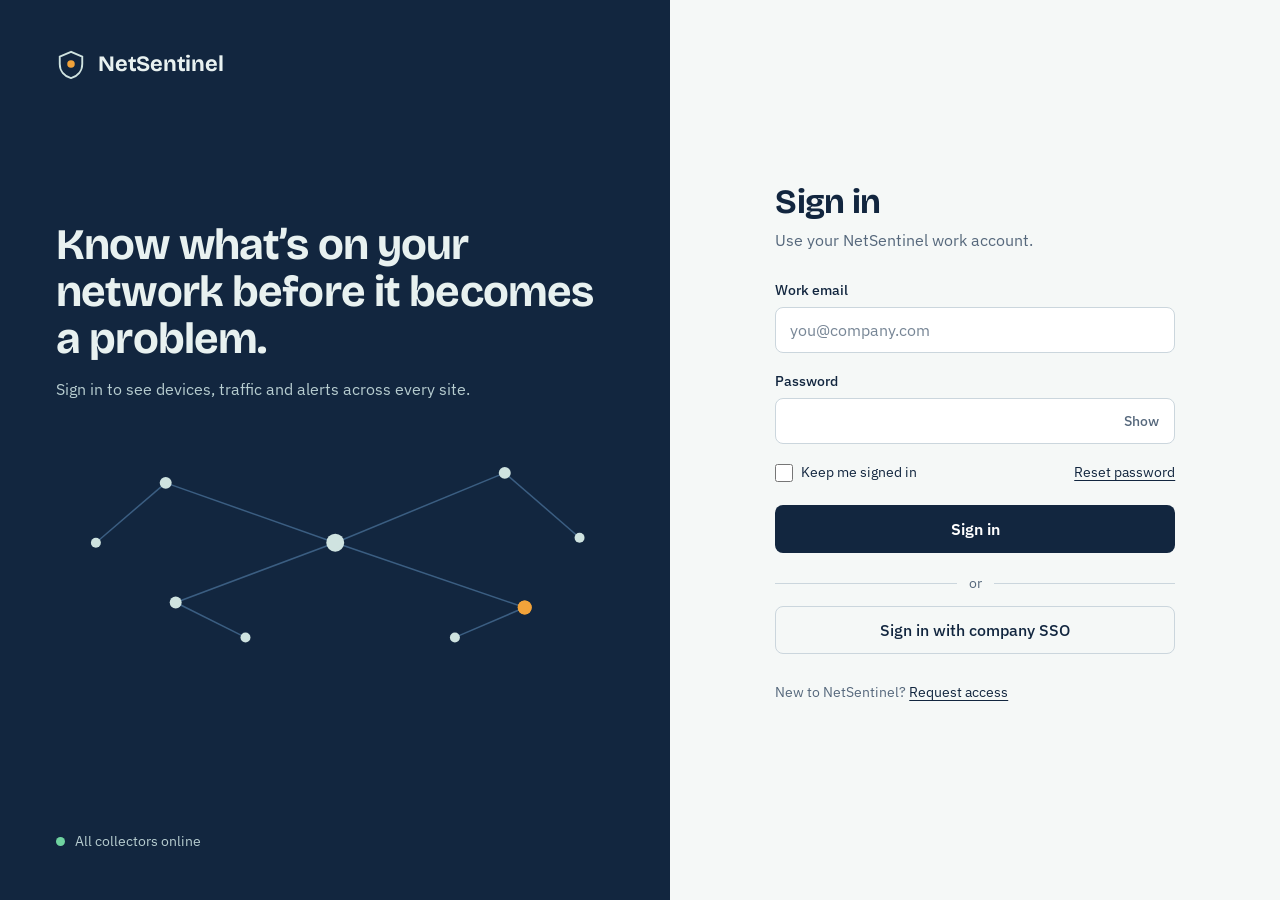
==== NetSentinel – Sign in.html @ 9a65c54e "feat(ui): redesign sign-in page with modern split layout and network animation" ====
<!DOCTYPE html>
<html lang="en">
<head>
<meta charset="utf-8">
<meta name="viewport" content="width=device-width, initial-scale=1, viewport-fit=cover">
<title>Sign in – NetSentinel</title>
<link rel="preconnect" href="https://fonts.googleapis.com">
<link href="https://fonts.googleapis.com/css2?family=Bricolage+Grotesque:opsz,wght@12..96,500;12..96,700&family=IBM+Plex+Sans:wght@400;500;600&display=swap" rel="stylesheet">
<style>
:root{
  --harbor:#12263F; --harbor-2:#1B3A5C; --glass:#CFE3E0; --signal:#F2A33A;
  --bg:#F5F8F7; --surface:#FFFFFF; --text:#12263F; --muted:#56687C; --line:#CBD6DD;
  --accent:#12263F; --accent-text:#FFFFFF; --focus:#1B6FB5; --danger:#B3261E;
  --display:"Bricolage Grotesque","Segoe UI",system-ui,sans-serif;
  --body:"IBM Plex Sans","Segoe UI",system-ui,sans-serif;
  color-scheme:light;
  box-sizing:border-box;
  padding-top:env(safe-area-inset-top,0px); padding-bottom:env(safe-area-inset-bottom,0px);
}
@media (prefers-color-scheme:dark){
  :root:not([data-theme="light"]){
    --bg:#0D1826; --surface:#142235; --text:#E8EFF3; --muted:#9DB0C1; --line:#2B3E55;
    --accent:#F2A33A; --accent-text:#12263F; --focus:#7DB8EE; --danger:#FF8A80; color-scheme:dark;
  }
}
:root[data-theme="dark"]{
  --bg:#0D1826; --surface:#142235; --text:#E8EFF3; --muted:#9DB0C1; --line:#2B3E55;
  --accent:#F2A33A; --accent-text:#12263F; --focus:#7DB8EE; --danger:#FF8A80; color-scheme:dark;
}
html{scroll-padding-top:env(safe-area-inset-top,0px)}
*{box-sizing:border-box}
body{margin:0;min-height:100vh;background:var(--bg);color:var(--text);font-family:var(--body);font-size:16px;line-height:1.5}
.shell{display:grid;grid-template-columns:minmax(0,1.1fr) minmax(0,1fr);min-height:100vh}
.panel{background:var(--harbor);color:#E8F1F0;padding:48px 56px;display:flex;flex-direction:column;justify-content:space-between;position:relative;overflow:hidden}
.brand{display:flex;align-items:center;gap:12px;font-family:var(--display);font-weight:700;font-size:22px;letter-spacing:-.01em}
.brand svg{flex:none}
.panel h2{font-family:var(--display);font-weight:700;font-size:clamp(30px,3.4vw,46px);line-height:1.08;letter-spacing:-.02em;margin:0 0 14px;max-width:14em}
.panel p{margin:0;color:#B7CDD0;max-width:30em}
.map{width:100%;max-width:560px;height:auto;margin:32px 0}
.map line{stroke:#3B5E82;stroke-width:1.5}
.map circle.n{fill:var(--glass)}
.map circle.hot{fill:var(--signal)}
.map circle.ring{fill:none;stroke:var(--signal);stroke-width:2;transform-box:fill-box;transform-origin:center;animation:ping 2.8s ease-out infinite}
@keyframes ping{0%{transform:scale(1);opacity:.9}100%{transform:scale(4.2);opacity:0}}
.status{display:flex;align-items:center;gap:10px;font-size:14px;color:#B7CDD0}
.dot{width:9px;height:9px;border-radius:50%;background:#6FD3A0;flex:none}
.main{display:flex;align-items:center;justify-content:center;padding:40px 24px}
.card{width:100%;max-width:400px}
.card h1{font-family:var(--display);font-weight:700;font-size:34px;letter-spacing:-.02em;line-height:1.1;margin:0 0 8px}
.sub{margin:0 0 28px;color:var(--muted)}
.field{margin-bottom:18px}
label{display:block;font-weight:500;font-size:14px;margin-bottom:6px}
.input{position:relative}
input[type=email],input[type=password],input[type=text]{width:100%;height:46px;padding:0 14px;font:inherit;color:var(--text);background:var(--surface);border:1px solid var(--line);border-radius:8px}
input::placeholder{color:var(--muted);opacity:.8}
input[aria-invalid="true"]{border-color:var(--danger)}
.pw input{padding-right:70px}
.toggle{position:absolute;right:6px;top:6px;height:34px;padding:0 10px;background:none;border:0;border-radius:6px;color:var(--muted);font:inherit;font-size:14px;font-weight:500;cursor:pointer}
.toggle:hover{color:var(--text)}
.err{display:none;margin:6px 0 0;font-size:14px;color:var(--danger)}
.err.on{display:block}
.row{display:flex;justify-content:space-between;align-items:center;gap:12px;margin:4px 0 22px;font-size:14px}
.check{display:flex;align-items:center;gap:8px;cursor:pointer}
.check input{width:18px;height:18px;accent-color:var(--accent);margin:0}
a{color:var(--text);text-underline-offset:3px}
.btn{width:100%;height:48px;border:0;border-radius:8px;background:var(--accent);color:var(--accent-text);font:inherit;font-weight:600;cursor:pointer}
.btn:disabled{opacity:.7;cursor:progress}
.btn.alt{background:transparent;color:var(--text);border:1px solid var(--line);margin-top:12px;font-weight:500}
.or{display:flex;align-items:center;gap:12px;margin:20px 0 0;color:var(--muted);font-size:14px}
.or::before,.or::after{content:"";flex:1;height:1px;background:var(--line)}
.banner{display:none;margin-bottom:20px;padding:12px 14px;border-radius:8px;font-size:14px;border:1px solid var(--line);background:var(--surface)}
.banner.on{display:block}
.banner.bad{border-color:var(--danger);color:var(--danger)}
.foot{margin-top:28px;font-size:14px;color:var(--muted)}
:focus-visible{outline:3px solid var(--focus);outline-offset:2px}
@media (max-width:860px){
  .shell{grid-template-columns:1fr}
  .panel{padding:28px 24px;min-height:0}
  .panel h2,.panel p,.map{display:none}
  .main{align-items:flex-start;padding-top:32px}
}
@media (prefers-reduced-motion:reduce){.map circle.ring{animation:none;opacity:.5}}
</style>
</head>
<body>
<div class="shell">
  <aside class="panel">
    <div class="brand">
      <svg width="30" height="30" viewBox="0 0 32 32" aria-hidden="true"><path d="M16 2 4 7v8c0 7.5 5 13 12 15 7-2 12-7.5 12-15V7L16 2Z" fill="none" stroke="#CFE3E0" stroke-width="2"/><circle cx="16" cy="15" r="4" fill="#F2A33A"/></svg>
      NetSentinel
    </div>
    <div>
      <h2>Know what’s on your network before it becomes a problem.</h2>
      <p>Sign in to see devices, traffic and alerts across every site.</p>
      <svg class="map" viewBox="0 0 560 220" role="img" aria-label="Network map with one device flagged">
        <g>
          <line x1="280" y1="110" x2="110" y2="50"/><line x1="280" y1="110" x2="120" y2="170"/>
          <line x1="280" y1="110" x2="450" y2="40"/><line x1="280" y1="110" x2="470" y2="175"/>
          <line x1="110" y1="50" x2="40" y2="110"/><line x1="450" y1="40" x2="525" y2="105"/>
          <line x1="470" y1="175" x2="400" y2="205"/><line x1="120" y1="170" x2="190" y2="205"/>
        </g>
        <circle class="n" cx="280" cy="110" r="9"/><circle class="n" cx="110" cy="50" r="6"/>
        <circle class="n" cx="120" cy="170" r="6"/><circle class="n" cx="450" cy="40" r="6"/>
        <circle class="n" cx="40" cy="110" r="5"/><circle class="n" cx="525" cy="105" r="5"/>
        <circle class="n" cx="400" cy="205" r="5"/><circle class="n" cx="190" cy="205" r="5"/>
        <circle class="ring" cx="470" cy="175" r="6"/><circle class="hot" cx="470" cy="175" r="7"/>
      </svg>
    </div>
    <div class="status"><span class="dot"></span>All collectors online</div>
  </aside>

  <main class="main">
    <div class="card">
      <h1>Sign in</h1>
      <p class="sub">Use your NetSentinel work account.</p>
      <div id="banner" class="banner" role="alert"></div>
      <form id="f" novalidate>
        <div class="field">
          <label for="email">Work email</label>
          <input id="email" name="email" type="email" autocomplete="username" placeholder="you@company.com" aria-describedby="e1">
          <p id="e1" class="err">Enter a valid email address.</p>
        </div>
        <div class="field">
          <label for="pw">Password</label>
          <div class="input pw">
            <input id="pw" name="password" type="password" autocomplete="current-password" aria-describedby="e2">
            <button type="button" class="toggle" id="tg" aria-controls="pw" aria-pressed="false">Show</button>
          </div>
          <p id="e2" class="err">Enter your password.</p>
        </div>
        <div class="row">
          <label class="check" style="margin:0;font-weight:400"><input type="checkbox" name="remember"> Keep me signed in</label>
          <a href="#forgot">Reset password</a>
        </div>
        <button class="btn" id="go" type="submit">Sign in</button>
      </form>
      <div class="or">or</div>
      <button class="btn alt" type="button" id="sso">Sign in with company SSO</button>
      <p class="foot">New to NetSentinel? <a href="#request-access">Request access</a></p>
    </div>
  </main>
</div>
<script>
(function(){
  var f=document.getElementById('f'), em=document.getElementById('email'), pw=document.getElementById('pw');
  var e1=document.getElementById('e1'), e2=document.getElementById('e2'), go=document.getElementById('go');
  var banner=document.getElementById('banner'), tg=document.getElementById('tg');

  tg.addEventListener('click',function(){
    var show=pw.type==='password';
    pw.type=show?'text':'password';
    tg.textContent=show?'Hide':'Show';
    tg.setAttribute('aria-pressed',String(show));
  });

  function flag(input,msg,bad){ input.setAttribute('aria-invalid',bad?'true':'false'); msg.classList.toggle('on',bad); }

  // Replace this with a real call to your authentication endpoint.
  function authenticate(email,password){
    return new Promise(function(resolve){ setTimeout(function(){ resolve({ok:true}); },900); });
  }

  f.addEventListener('submit',function(ev){
    ev.preventDefault();
    banner.className='banner';
    var okEmail=/^[^\s@]+@[^\s@]+\.[^\s@]+$/.test(em.value.trim());
    var okPw=pw.value.length>0;
    flag(em,e1,!okEmail); flag(pw,e2,!okPw);
    if(!okEmail){em.focus();return;}
    if(!okPw){pw.focus();return;}
    go.disabled=true; go.textContent='Signing in…';
    authenticate(em.value.trim(),pw.value).then(function(r){
      go.disabled=false; go.textContent='Sign in';
      if(r.ok){
        banner.textContent='Signed in. Redirecting to your dashboard…';
        banner.className='banner on';
      }else{
        banner.textContent='That email and password don’t match. Check them and try again, or reset your password.';
        banner.className='banner on bad';
      }
    });
  });
  document.getElementById('sso').addEventListener('click',function(){
    banner.textContent='Redirecting to your company SSO…'; banner.className='banner on';
  });
})();
</script>
</body>
</html>
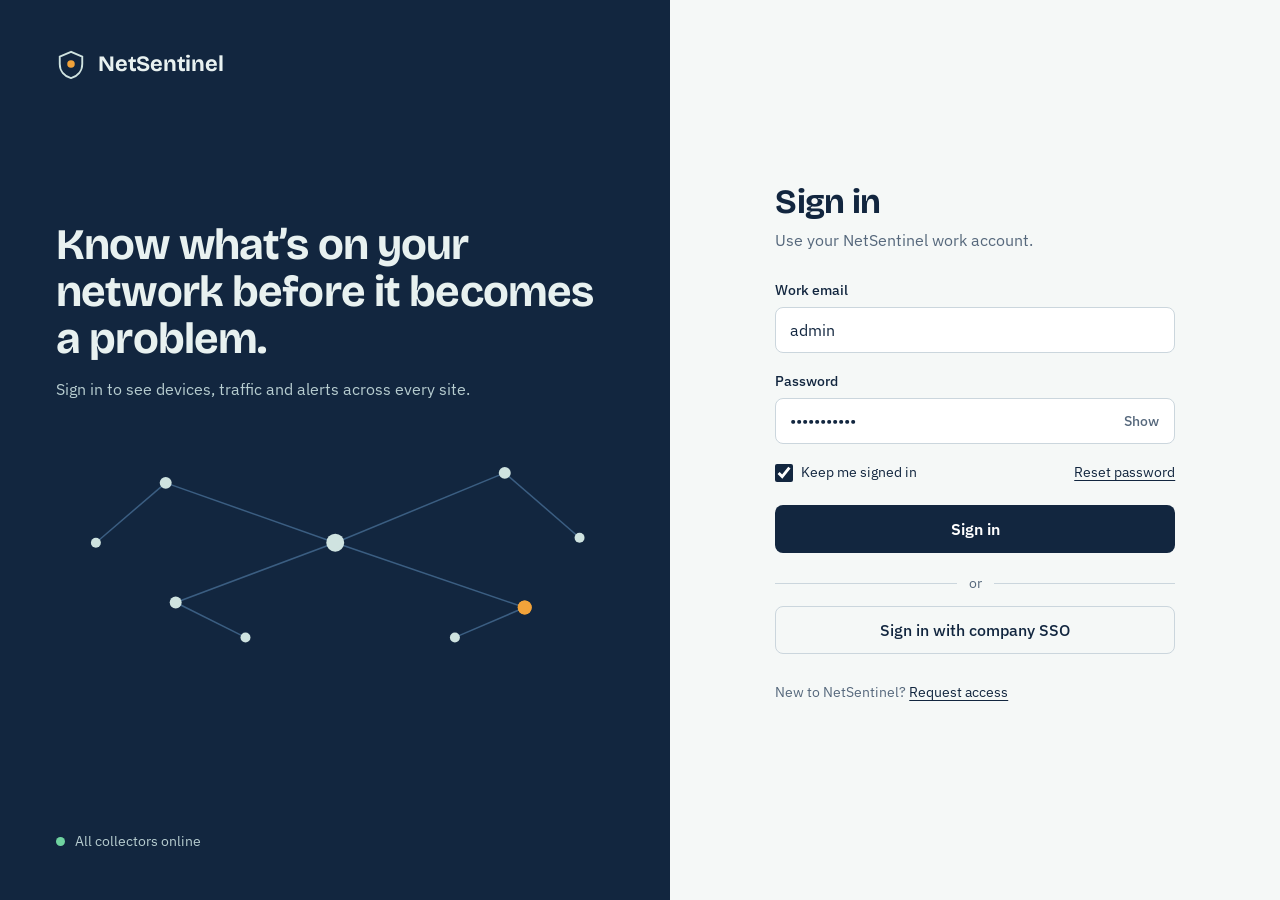
==== commit 41b4e1e6: "feat(auth): use standalone login page with default admin/wasteoftime credentials" ====
--- a/NetSentinel – Sign in.html
+++ b/NetSentinel – Sign in.html
@@ -117,34 +117,40 @@
       <form id="f" novalidate>
         <div class="field">
           <label for="email">Work email</label>
-          <input id="email" name="email" type="email" autocomplete="username" placeholder="you@company.com" aria-describedby="e1">
-          <p id="e1" class="err">Enter a valid email address.</p>
+          <input id="email" name="email" type="text" autocomplete="username" value="admin" placeholder="admin" aria-describedby="e1">
+          <p id="e1" class="err">Enter a valid email address or username.</p>
         </div>
         <div class="field">
           <label for="pw">Password</label>
           <div class="input pw">
-            <input id="pw" name="password" type="password" autocomplete="current-password" aria-describedby="e2">
+            <input id="pw" name="password" type="password" autocomplete="current-password" value="wasteoftime" placeholder="wasteoftime" aria-describedby="e2">
             <button type="button" class="toggle" id="tg" aria-controls="pw" aria-pressed="false">Show</button>
           </div>
           <p id="e2" class="err">Enter your password.</p>
         </div>
         <div class="row">
-          <label class="check" style="margin:0;font-weight:400"><input type="checkbox" name="remember"> Keep me signed in</label>
-          <a href="#forgot">Reset password</a>
+          <label class="check" style="margin:0;font-weight:400"><input type="checkbox" id="remember" name="remember" checked> Keep me signed in</label>
+          <a href="#forgot" id="btnForgot">Reset password</a>
         </div>
         <button class="btn" id="go" type="submit">Sign in</button>
       </form>
       <div class="or">or</div>
       <button class="btn alt" type="button" id="sso">Sign in with company SSO</button>
-      <p class="foot">New to NetSentinel? <a href="#request-access">Request access</a></p>
+      <p class="foot">New to NetSentinel? <a href="#request-access" id="btnRequest">Request access</a></p>
     </div>
   </main>
 </div>
 <script>
 (function(){
+  var existingToken = sessionStorage.getItem("netsentinel_auth") || localStorage.getItem("netsentinel_auth");
+  if (existingToken) {
+    window.location.href = "/";
+  }
+
   var f=document.getElementById('f'), em=document.getElementById('email'), pw=document.getElementById('pw');
   var e1=document.getElementById('e1'), e2=document.getElementById('e2'), go=document.getElementById('go');
   var banner=document.getElementById('banner'), tg=document.getElementById('tg');
+  var rem=document.getElementById('remember');
 
   tg.addEventListener('click',function(){
     var show=pw.type==='password';
@@ -155,35 +161,70 @@
 
   function flag(input,msg,bad){ input.setAttribute('aria-invalid',bad?'true':'false'); msg.classList.toggle('on',bad); }
 
-  // Replace this with a real call to your authentication endpoint.
-  function authenticate(email,password){
-    return new Promise(function(resolve){ setTimeout(function(){ resolve({ok:true}); },900); });
+  async function authenticate(username,password){
+    try {
+      var res = await fetch("/api/login", {
+        method: "POST",
+        headers: { "Content-Type": "application/json" },
+        body: JSON.stringify({ username: username, password: password })
+      });
+      var data = await res.json();
+      return { ok: res.ok && data.success, data: data };
+    } catch(e) {
+      return { ok: false, error: e };
+    }
   }
 
   f.addEventListener('submit',function(ev){
     ev.preventDefault();
     banner.className='banner';
-    var okEmail=/^[^\s@]+@[^\s@]+\.[^\s@]+$/.test(em.value.trim());
-    var okPw=pw.value.length>0;
-    flag(em,e1,!okEmail); flag(pw,e2,!okPw);
-    if(!okEmail){em.focus();return;}
+    var u = em.value.trim();
+    var p = pw.value;
+    var okUser = u.length > 0;
+    var okPw = p.length > 0;
+    flag(em,e1,!okUser); flag(pw,e2,!okPw);
+    if(!okUser){em.focus();return;}
     if(!okPw){pw.focus();return;}
     go.disabled=true; go.textContent='Signing in…';
-    authenticate(em.value.trim(),pw.value).then(function(r){
+    authenticate(u, p).then(function(r){
       go.disabled=false; go.textContent='Sign in';
       if(r.ok){
+        sessionStorage.setItem("netsentinel_auth", r.data.token);
+        sessionStorage.setItem("netsentinel_user", r.data.username);
+        if(rem && rem.checked){
+          localStorage.setItem("netsentinel_auth", r.data.token);
+          localStorage.setItem("netsentinel_user", r.data.username);
+        }
         banner.textContent='Signed in. Redirecting to your dashboard…';
         banner.className='banner on';
+        setTimeout(function(){
+          window.location.href = "/";
+        }, 350);
       }else{
-        banner.textContent='That email and password don’t match. Check them and try again, or reset your password.';
+        banner.textContent='That email/username and password don’t match. Check them and try again (default: admin / wasteoftime), or reset your password.';
         banner.className='banner on bad';
       }
+    }).catch(function(){
+      go.disabled=false; go.textContent='Sign in';
+      banner.textContent='Connection error. NetSentinel server is offline.';
+      banner.className='banner on bad';
     });
   });
+
   document.getElementById('sso').addEventListener('click',function(){
-    banner.textContent='Redirecting to your company SSO…'; banner.className='banner on';
+    banner.textContent='Redirecting to your company SSO (SAML 2.0 / OIDC)…'; banner.className='banner on';
+  });
+  document.getElementById('btnForgot').addEventListener('click',function(e){
+    e.preventDefault();
+    banner.innerHTML='Default credentials: <strong>admin</strong> / <strong>wasteoftime</strong>. To change, edit <code>NETSENTINEL_ADMIN_PASSWORD</code>.';
+    banner.className='banner on';
+  });
+  document.getElementById('btnRequest').addEventListener('click',function(e){
+    e.preventDefault();
+    banner.innerHTML='Operator accounts are provisioned by your security engineering team. Contact your NetSentinel administrator.';
+    banner.className='banner on';
   });
 })();
 </script>
 </body>
-</html>
+</html>
